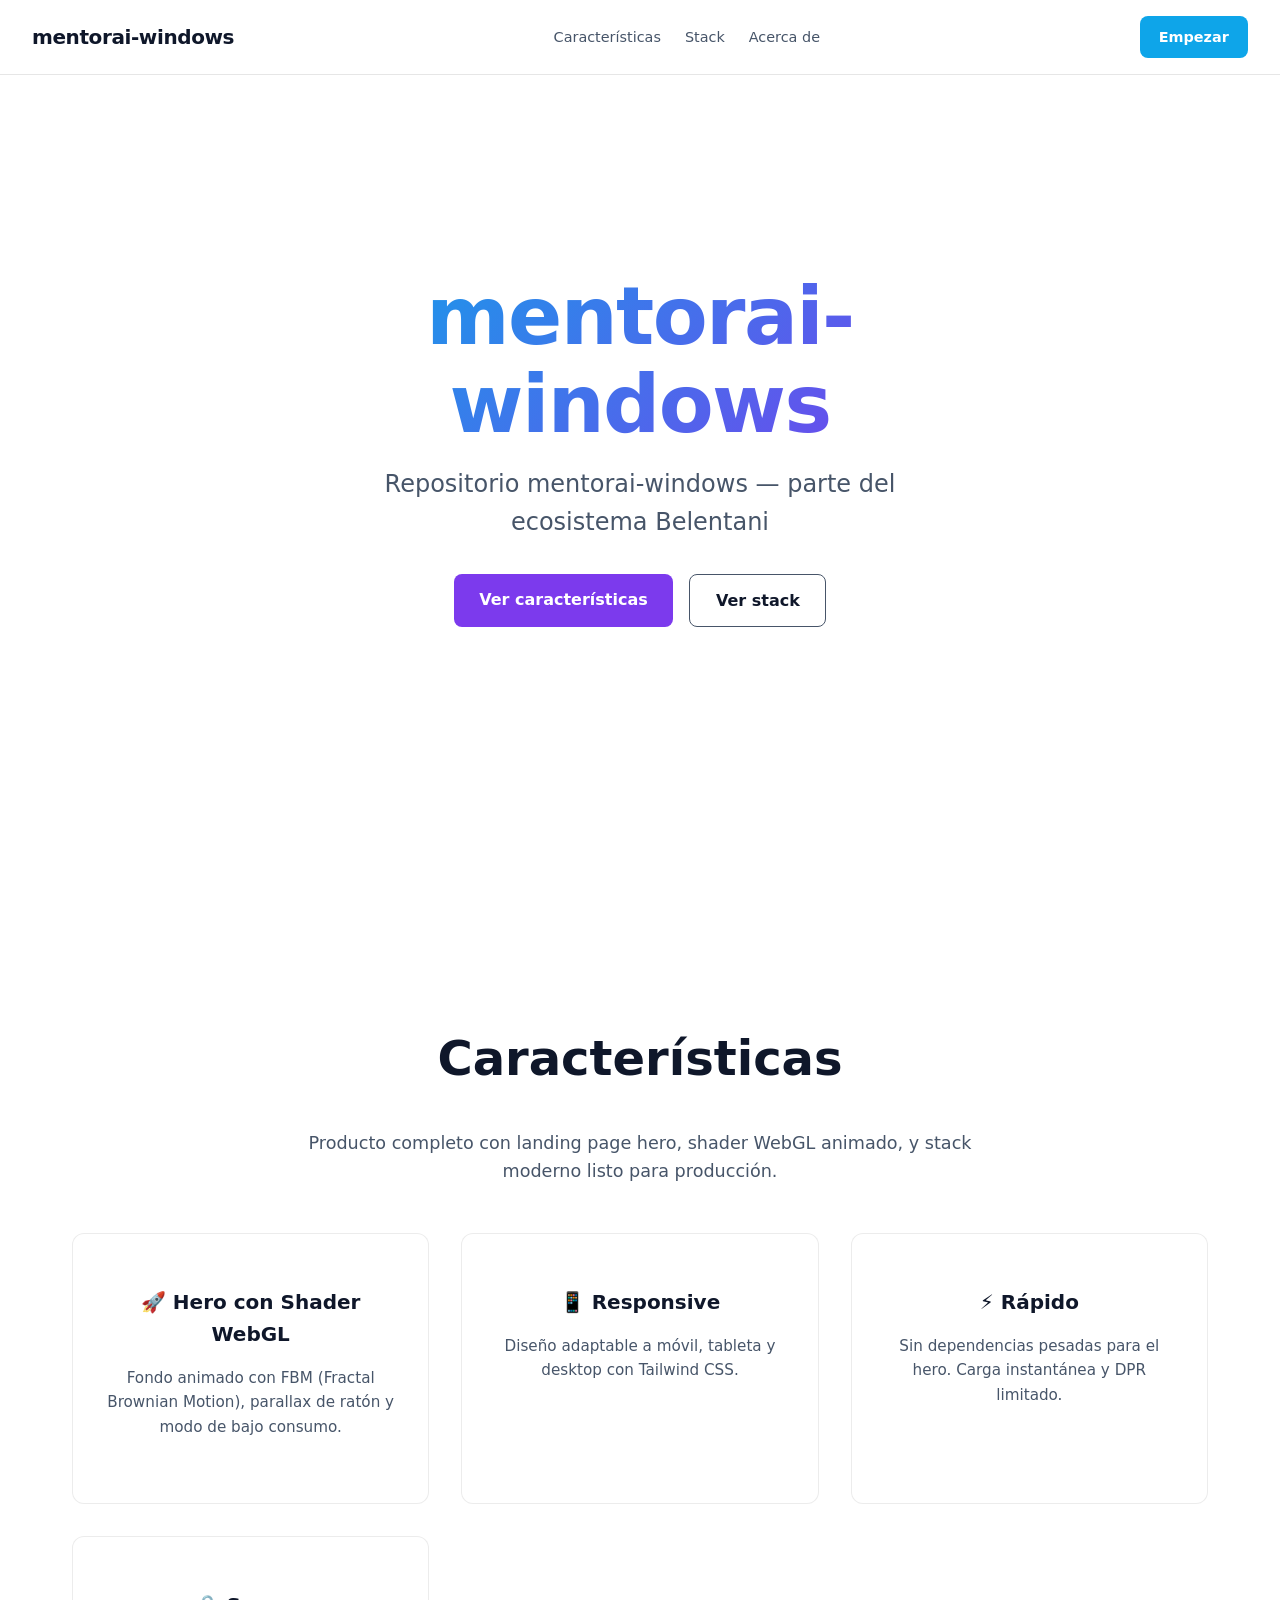
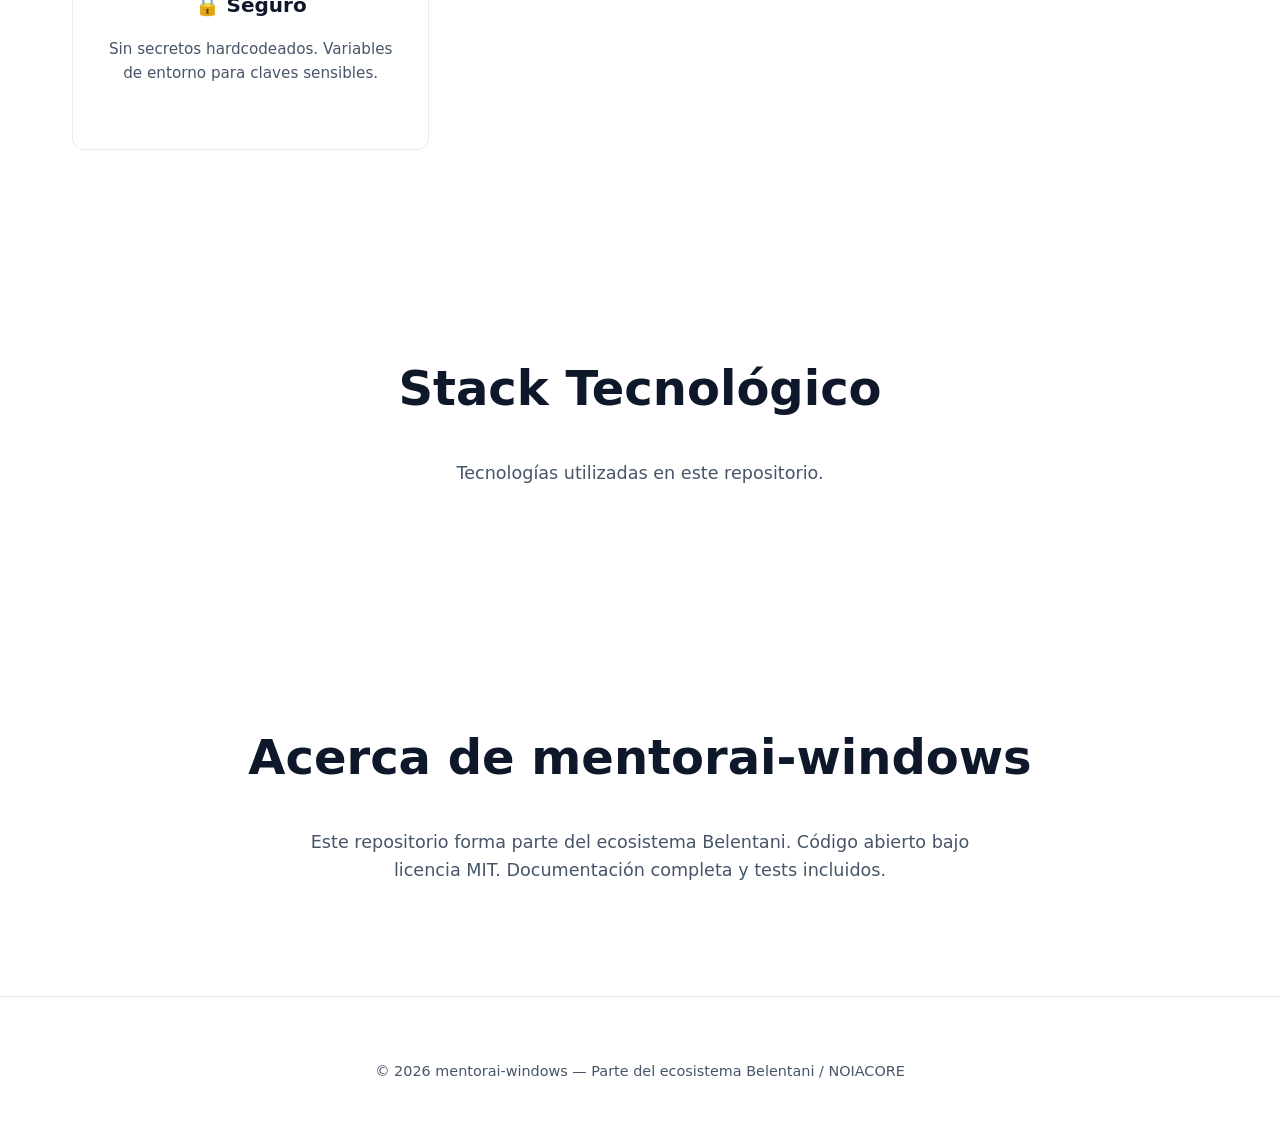
==== index.html @ 85c0963f "Merge remote-tracking branch 'origin/master'" ====
<!DOCTYPE html>
<html lang="es">
<head>
  <meta charset="UTF-8">
  <meta name="viewport" content="width=device-width, initial-scale=1.0">
  <title>Mentorai Windows...</title>
  <meta name="description" content="Repositorio mentorai-windows — parte del ecosistema Belentani">
  <link rel="stylesheet" href="hero.css">
  <meta name="theme-color" content="#0ea5e9">
  <link rel="manifest" href="/manifest.webmanifest">
  <script defer src="hero.js"></script>

<!-- repo-forge:head -->

<meta property="og:type" content="website">
<meta property="og:title" content="mentorai-windows — Repositorio mentorai-windows — parte del ecosistema Belentani">
<meta property="og:description" content="Convertir conocimiento que ya existe en una ruta que una persona real puede recorrer hoy, sin pagar y sin que le pidan datos.">
<meta property="og:image" content="brand/og-image.svg">
<meta name="twitter:card" content="summary_large_image">
<link rel="icon" href="assets/favicon.svg" type="image/svg+xml">
<link rel="stylesheet" href="assets/a11y.css">
</head>
<body>
<main>

  <nav class="nav">
    <a href="#" class="logo">mentorai-windows</a>
    <ul class="nav-links">
      <li><a href="#features">Características</a></li>
      <li><a href="#stack">Stack</a></li>
      <li><a href="#about">Acerca de</a></li>
    </ul>
    <a href="#" class="cta">Empezar</a>
  </nav>

  <section class="hero">
    <div class="hero-canvas-wrapper">
      <canvas id="hero-canvas"></canvas>
    </div>
    <div class="hero-overlay">
      <h1>mentorai-windows</h1>
      <p>Repositorio mentorai-windows — parte del ecosistema Belentani</p>
      <div class="hero-actions">
        <a href="#features" class="btn-primary">Ver características</a>
        <a href="#stack" class="btn-secondary">Ver stack</a>
      </div>
    </div>
  </section>

  <section class="section" id="features">
    <h2>Características</h2>
    <p>Producto completo con landing page hero, shader WebGL animado, y stack moderno listo para producción.</p>
    <div class="grid">
      <div class="card">
        <h3>🚀 Hero con Shader WebGL</h3>
        <p>Fondo animado con FBM (Fractal Brownian Motion), parallax de ratón y modo de bajo consumo.</p>
      </div>
      <div class="card">
        <h3>📱 Responsive</h3>
        <p>Diseño adaptable a móvil, tableta y desktop con Tailwind CSS.</p>
      </div>
      <div class="card">
        <h3>⚡ Rápido</h3>
        <p>Sin dependencias pesadas para el hero. Carga instantánea y DPR limitado.</p>
      </div>
      <div class="card">
        <h3>🔒 Seguro</h3>
        <p>Sin secretos hardcodeados. Variables de entorno para claves sensibles.</p>
      </div>
    </div>
  </section>

  <section class="section" id="stack">
    <h2>Stack Tecnológico</h2>
    <p>Tecnologías utilizadas en este repositorio.</p>
    <ul class="stack-list">
      
    </ul>
  </section>

  <section class="section" id="about">
    <h2>Acerca de mentorai-windows</h2>
    <p>Este repositorio forma parte del ecosistema Belentani. Código abierto bajo licencia MIT. Documentación completa y tests incluidos.</p>
  </section>

  </main>
<footer>
    <p>© 2026 mentorai-windows — Parte del ecosistema Belentani / NOIACORE</p>
  </footer>

  <script>
    document.addEventListener('DOMContentLoaded', function () {
      window.initHeroShader('hero-canvas', '#0ea5e9', '#7c3aed');
    });
  </script>
<!-- page-fix:1 -->
</body>
</html>
---- hero.css ----
/**
 * hero.css — Estilos de landing page con hero y shader.
 * Reutilizable en cualquier repo.
 */
:root {
  --hero-color-a: #0ea5e9;
  --hero-color-b: #7c3aed;
  --text-primary: #0f172a;
  --text-secondary: #475569;
  --bg-body: #ffffff;
}

@media (prefers-color-scheme: dark) {
  :root {
    --text-primary: #f8fafc;
    --text-secondary: #cbd5e1;
    --bg-body: #0f172a;
  }
}

* { box-sizing: border-box; }
html { scroll-behavior: smooth; }
body {
  margin: 0;
  font-family: system-ui, -apple-system, BlinkMacSystemFont, 'Segoe UI', Roboto, sans-serif;
  color: var(--text-primary);
  background: var(--bg-body);
  line-height: 1.6;
}

/* Prefer reduced motion */
@media (prefers-reduced-motion: reduce) {
  .hero-canvas-wrapper canvas { animation: none !important; }
  html { scroll-behavior: auto; }
}

/* Navigation */
.nav {
  position: fixed;
  top: 0; left: 0; right: 0;
  z-index: 50;
  padding: 1rem 2rem;
  display: flex;
  justify-content: space-between;
  align-items: center;
  backdrop-filter: blur(8px);
  border-bottom: 1px solid rgba(128, 128, 128, 0.2);
}
.nav .logo {
  font-weight: 800;
  font-size: 1.25rem;
  letter-spacing: -0.02em;
  text-decoration: none;
  color: var(--text-primary);
}
.nav .nav-links {
  display: flex;
  gap: 1.5rem;
  list-style: none;
  margin: 0;
  padding: 0;
}
.nav .nav-links a {
  text-decoration: none;
  color: var(--text-secondary);
  font-size: 0.9rem;
  font-weight: 500;
}
.nav .nav-links a:hover { color: var(--text-primary); }
.nav .cta {
  background: var(--hero-color-a);
  color: #ffffff;
  padding: 0.6rem 1.2rem;
  border-radius: 0.5rem;
  font-weight: 600;
  text-decoration: none;
  font-size: 0.9rem;
}
.nav .cta:hover { opacity: 0.9; }

/* Hero */
.hero {
  position: relative;
  min-height: 100vh;
  display: flex;
  flex-direction: column;
  justify-content: center;
  align-items: center;
  text-align: center;
  overflow: hidden;
}
.hero-canvas-wrapper {
  position: absolute;
  inset: 0;
  z-index: 0;
}
.hero-canvas-wrapper canvas {
  width: 100%;
  height: 100%;
  object-fit: cover;
}
.hero-overlay {
  position: relative;
  z-index: 10;
  padding: 2rem;
  max-width: 800px;
}
.hero h1 {
  font-size: clamp(2.5rem, 8vw, 5rem);
  font-weight: 800;
  line-height: 1.1;
  margin: 0 0 1rem;
  letter-spacing: -0.02em;
  background: linear-gradient(135deg, var(--hero-color-a), var(--hero-color-b));
  -webkit-background-clip: text;
  -webkit-text-fill-color: transparent;
  background-clip: text;
}
.hero p {
  font-size: clamp(1.1rem, 3vw, 1.5rem);
  color: var(--text-secondary);
  margin: 0 0 2rem;
  max-width: 600px;
  margin-left: auto;
  margin-right: auto;
}
.hero-actions {
  display: flex;
  gap: 1rem;
  justify-content: center;
  flex-wrap: wrap;
}
.btn-primary {
  background: var(--hero-color-b);
  color: #ffffff;
  padding: 0.8rem 1.6rem;
  border-radius: 0.5rem;
  font-weight: 600;
  text-decoration: none;
  font-size: 1rem;
  border: none;
  cursor: pointer;
  transition: transform 0.2s, opacity 0.2s;
}
.btn-primary:hover { transform: translateY(-2px); opacity: 0.9; }
.btn-secondary {
  background: transparent;
  color: var(--text-primary);
  padding: 0.8rem 1.6rem;
  border-radius: 0.5rem;
  font-weight: 600;
  text-decoration: none;
  font-size: 1rem;
  border: 1px solid var(--text-secondary);
  cursor: pointer;
}
.btn-secondary:hover { background: rgba(15, 23, 42, 0.05); }

/* Sections */
.section {
  padding: 5rem 2rem;
  max-width: 1200px;
  margin: 0 auto;
}
.section h2 {
  font-size: clamp(2rem, 5vw, 3rem);
  margin-bottom: 2rem;
  text-align: center;
}
.section p {
  font-size: 1.1rem;
  color: var(--text-secondary);
  max-width: 700px;
  margin: 0 auto 2rem;
  text-align: center;
}

/* Grid */
.grid {
  display: grid;
  grid-template-columns: repeat(auto-fit, minmax(280px, 1fr));
  gap: 2rem;
  margin-top: 3rem;
}
.card {
  background: rgba(255, 255, 255, 0.6);
  border: 1px solid rgba(128, 128, 128, 0.15);
  border-radius: 0.75rem;
  padding: 2rem;
  text-align: center;
}
@media (prefers-color-scheme: dark) {
  .card {
    background: rgba(15, 23, 42, 0.6);
    border-color: rgba(255, 255, 255, 0.08);
  }
}
.card h3 { font-size: 1.25rem; margin-bottom: 1rem; }
.card p { font-size: 0.95rem; color: var(--text-secondary); }

/* Stack */
.stack-list {
  display: flex;
  flex-wrap: wrap;
  gap: 0.75rem;
  justify-content: center;
  list-style: none;
  margin: 2rem 0 0;
  padding: 0;
}
.stack-list li {
  background: rgba(15, 23, 42, 0.05);
  border: 1px solid rgba(15, 23, 42, 0.1);
  border-radius: 2rem;
  padding: 0.5rem 1rem;
  font-size: 0.85rem;
  color: var(--text-secondary);
}
@media (prefers-color-scheme: dark) {
  .stack-list li {
    background: rgba(255, 255, 255, 0.05);
    border-color: rgba(255, 255, 255, 0.1);
    color: var(--text-secondary);
  }
}

/* Footer */
footer {
  padding: 3rem 2rem;
  border-top: 1px solid rgba(128, 128, 128, 0.2);
  text-align: center;
  color: var(--text-secondary);
  font-size: 0.9rem;
}
---- assets/a11y.css ----
/* repo-forge:a11y — mejoras de accesibilidad sin tocar el diseño existente */
:where(a, button, input, select, textarea, [tabindex]):focus-visible {
  outline: 3px solid #056551;
  outline-offset: 2px;
}
.skip-link {
  position: absolute; left: -9999px; top: 0; background: #f5f4f1;
  color: #1a1a1a; padding: .75rem 1rem; z-index: 9999;
}
.skip-link:focus { left: 1rem; }
.sr-only {
  position: absolute; width: 1px; height: 1px; padding: 0; margin: -1px;
  overflow: hidden; clip: rect(0,0,0,0); white-space: nowrap; border: 0;
}
@media (prefers-reduced-motion: reduce) {
  *, *::before, *::after { animation-duration: .001ms !important; transition-duration: .001ms !important; }
}
@media (prefers-contrast: more) {
  :root { --color-ink: #000; }
}
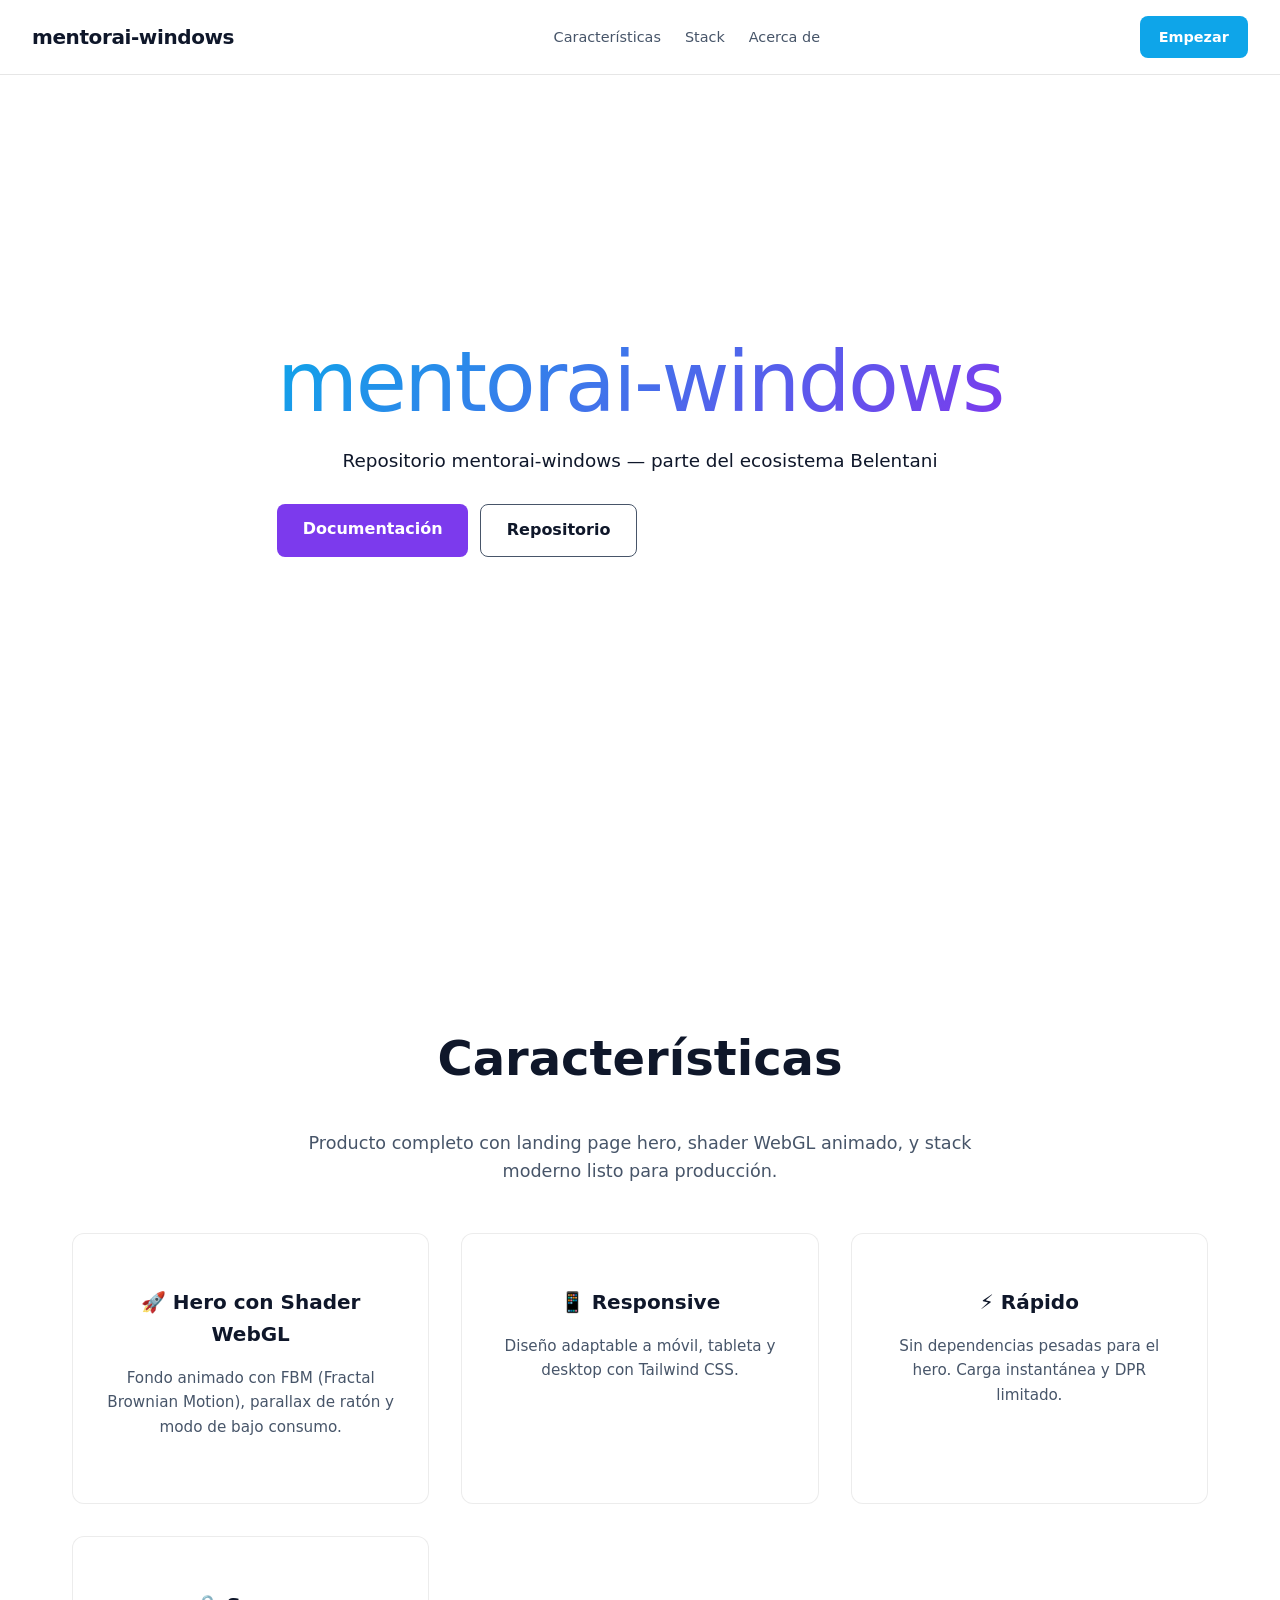
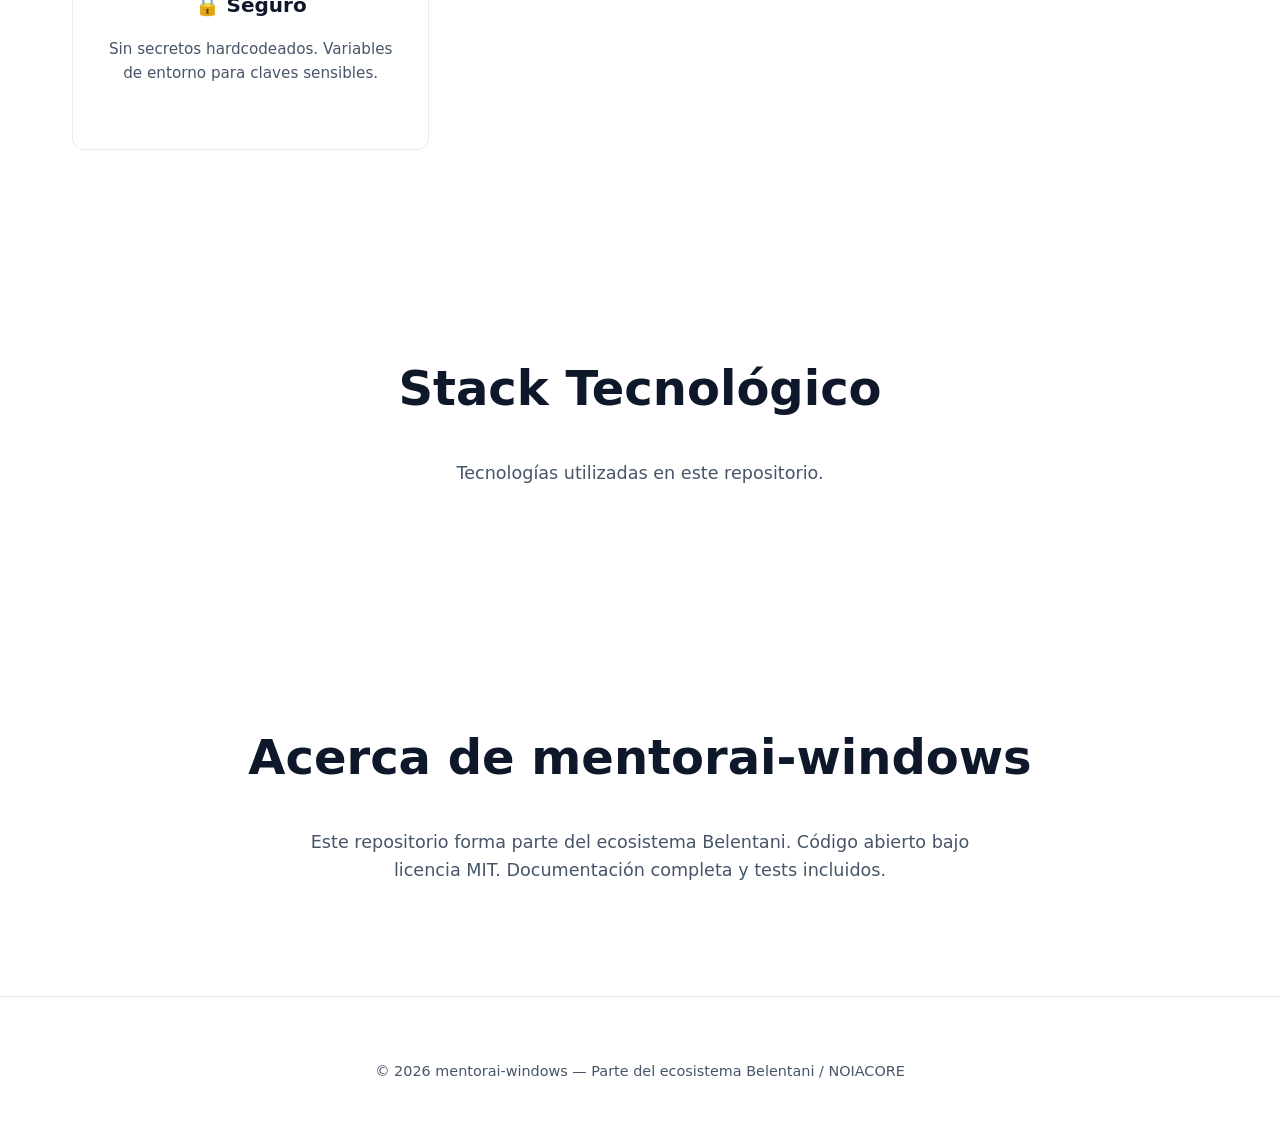
==== commit 7e3870a5: "feat(web): montar el hero React en la home El hero estaba en HTML estatico con un enlace muerto a '#" ====
--- a/index.html
+++ b/index.html
@@ -37,7 +37,7 @@
     <div class="hero-canvas-wrapper">
       <canvas id="hero-canvas"></canvas>
     </div>
-    <div class="hero-overlay">
+    <div class="hero-overlay" id="react-hero">
       <h1>mentorai-windows</h1>
       <p>Repositorio mentorai-windows — parte del ecosistema Belentani</p>
       <div class="hero-actions">
@@ -94,5 +94,18 @@
     });
   </script>
 <!-- page-fix:1 -->
+<script type="application/json" id="hero-data">
+{
+  "eyebrow": "",
+  "title": "mentorai-windows",
+  "subtitle": "Repositorio mentorai-windows — parte del ecosistema Belentani",
+  "install": "",
+  "docsHref": "docs.html",
+  "repoHref": "https://github.com/belentani7/mentorai-windows",
+  "demoHref": "",
+  "chips": []
+}
+</script>
+<script src="site-hero.js" defer></script>
 </body>
 </html>
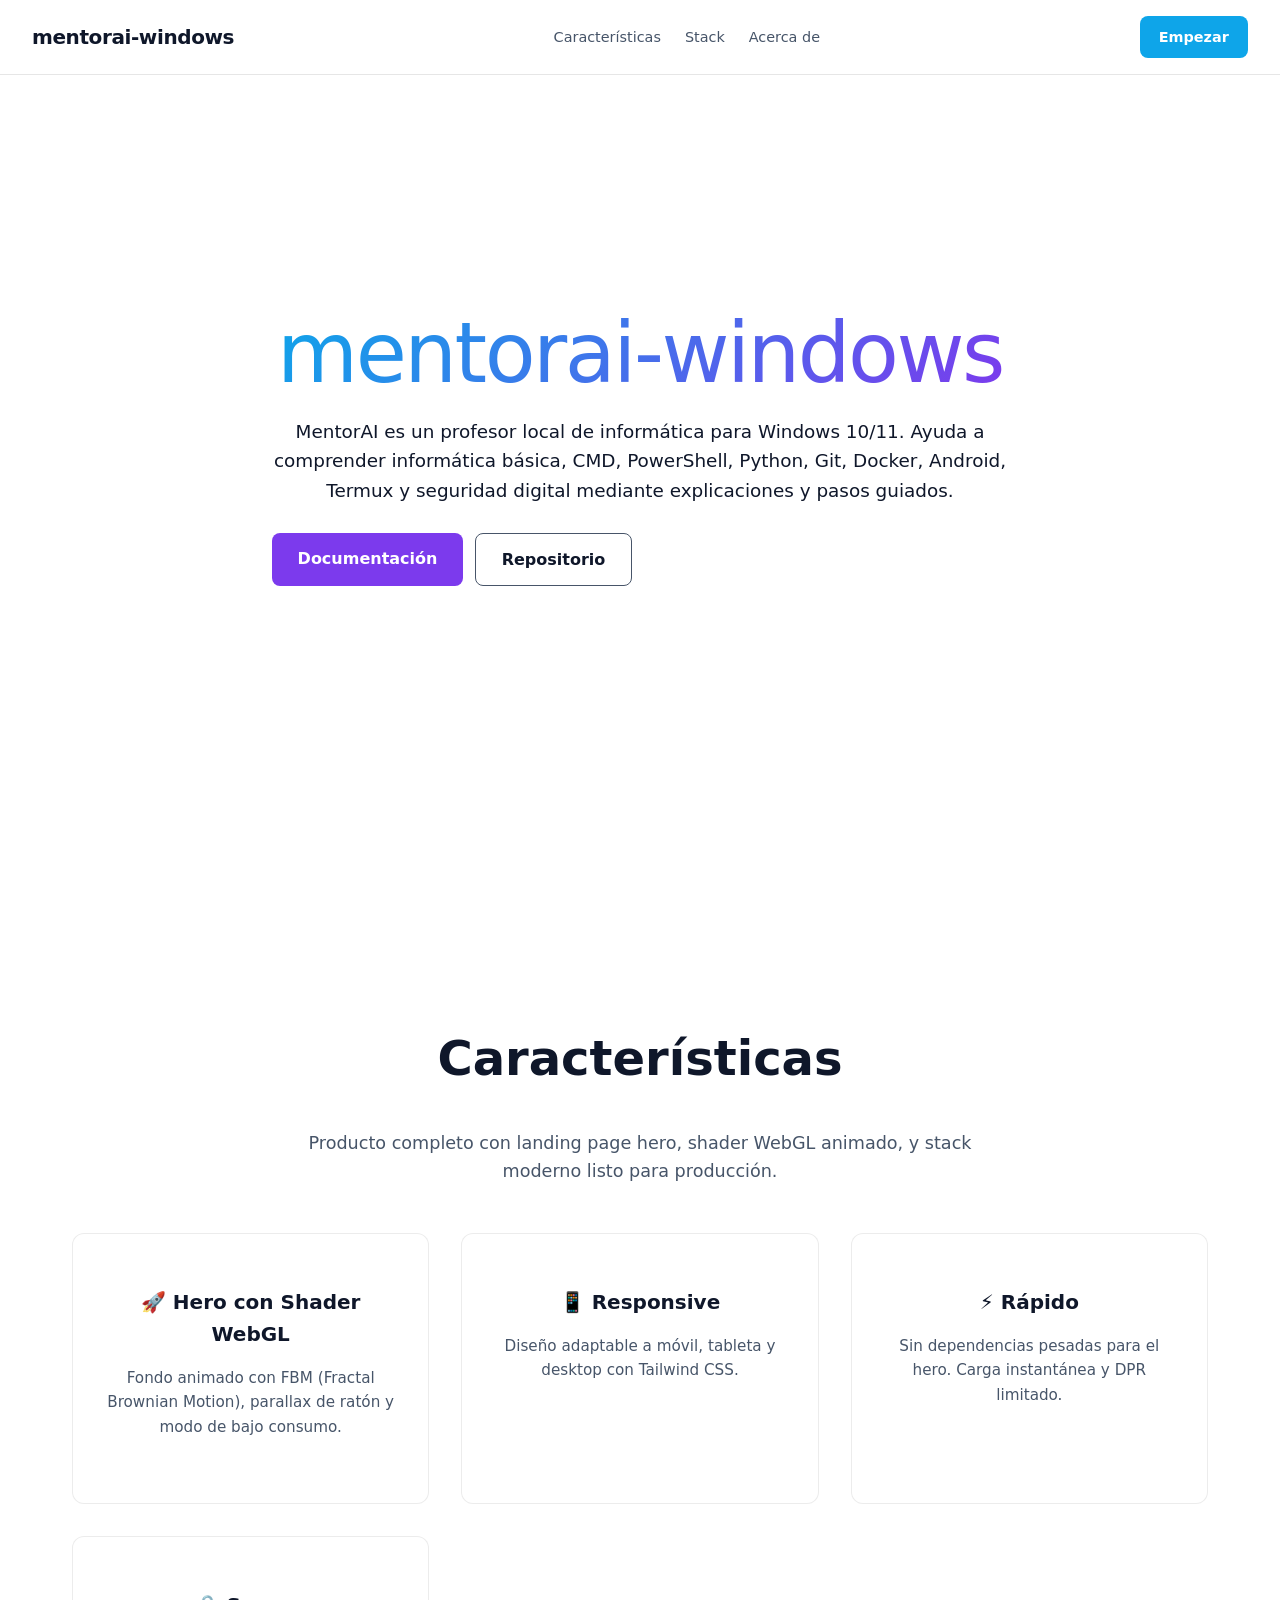
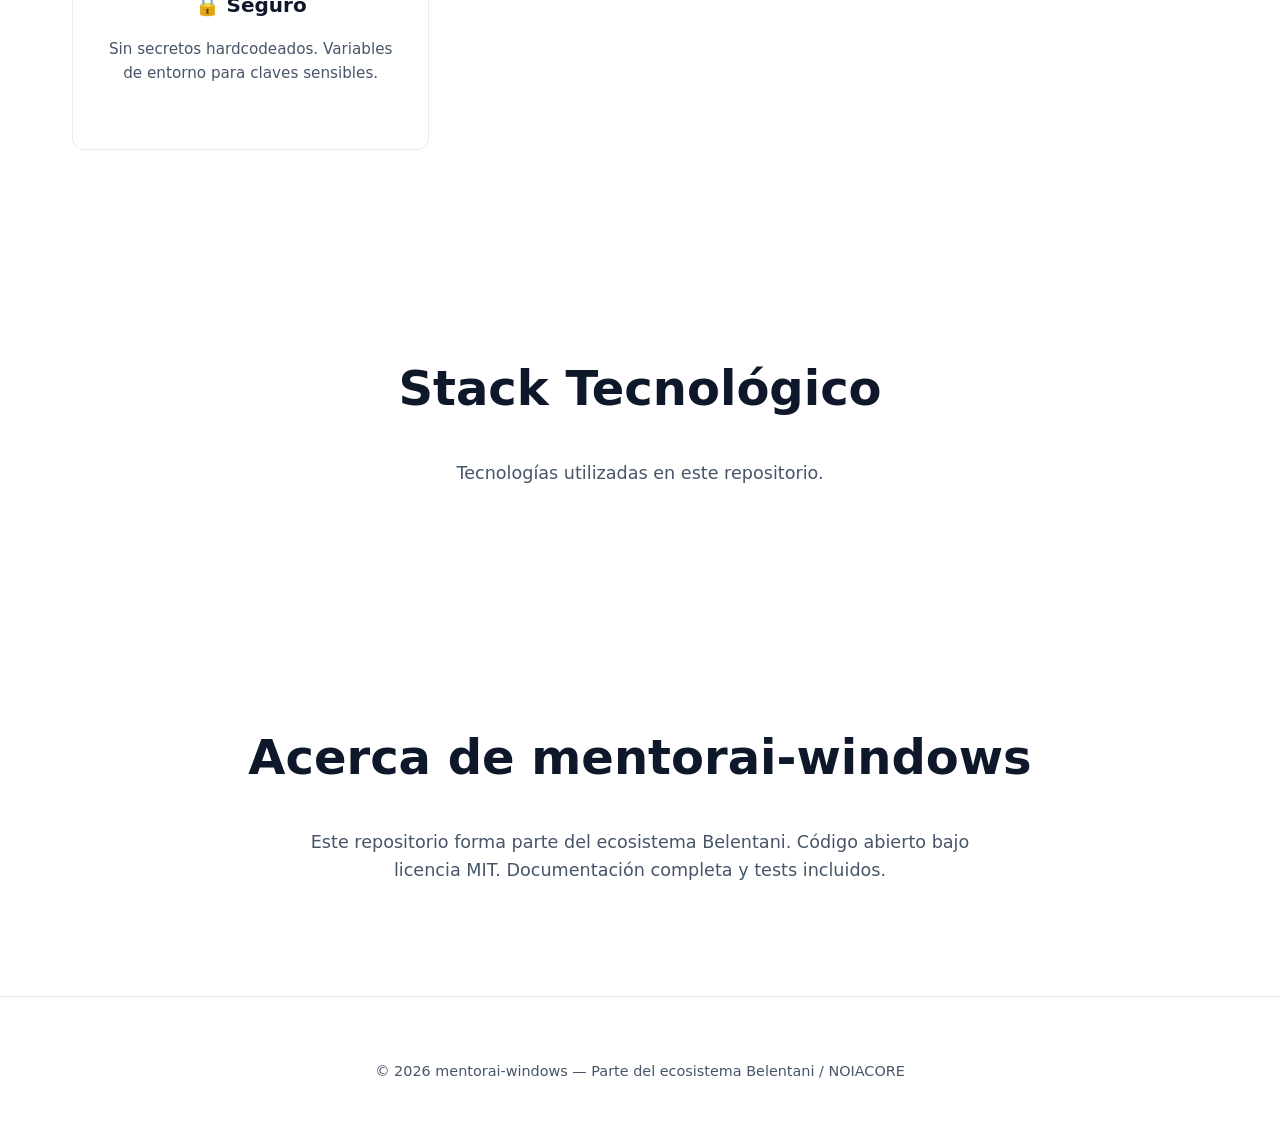
==== commit 87f1ed57: "fix(web): sustituir el subtítulo de plantilla por la descripción real del repo El hero mostraba "Pro" ====
--- a/index.html
+++ b/index.html
@@ -98,7 +98,7 @@
 {
   "eyebrow": "",
   "title": "mentorai-windows",
-  "subtitle": "Repositorio mentorai-windows — parte del ecosistema Belentani",
+  "subtitle": "MentorAI es un profesor local de informática para Windows 10/11. Ayuda a comprender informática básica, CMD, PowerShell, Python, Git, Docker, Android, Termux y seguridad digital mediante explicaciones y pasos guiados.",
   "install": "",
   "docsHref": "docs.html",
   "repoHref": "https://github.com/belentani7/mentorai-windows",
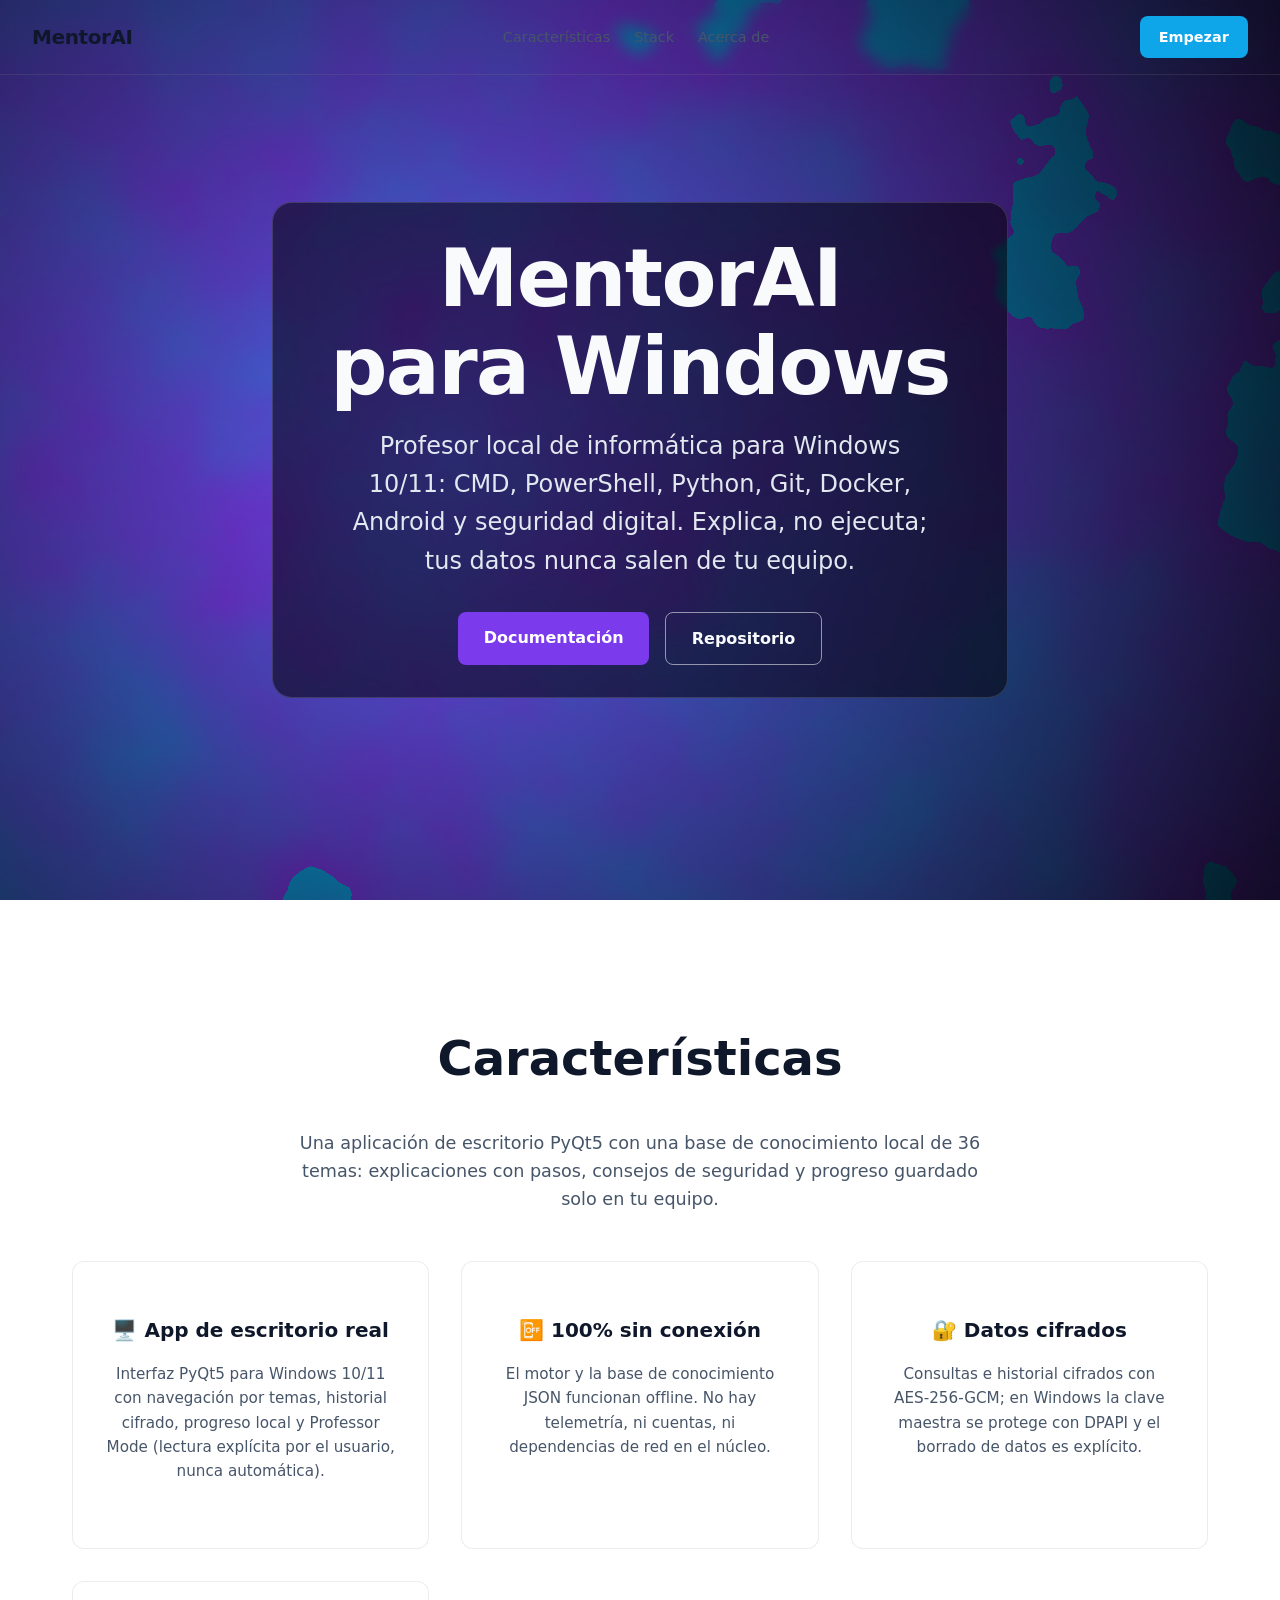
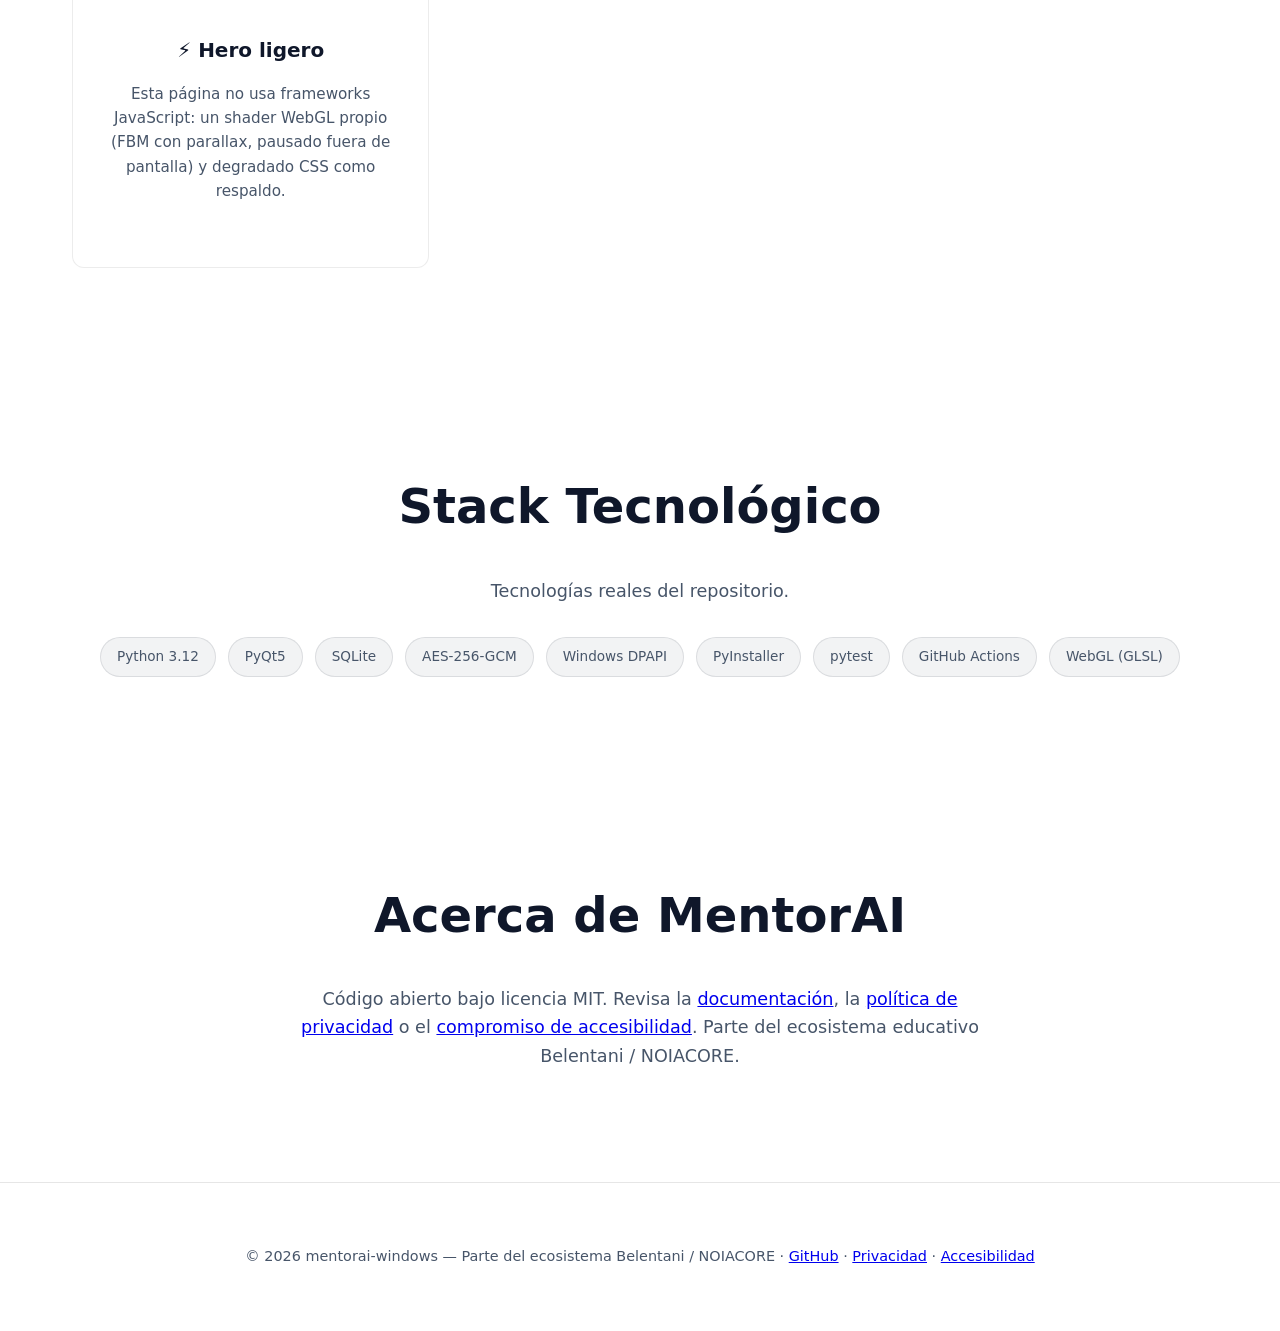
==== commit 770823a7: "fix(build): restauración total del repositorio — CI, seguridad y landing Diagnóstico y reparación co" ====
--- a/index.html
+++ b/index.html
@@ -1,111 +1,120 @@
 <!DOCTYPE html>
-<html lang="es">
+<html dir="ltr" lang="es">
 <head>
   <meta charset="UTF-8">
   <meta name="viewport" content="width=device-width, initial-scale=1.0">
-  <title>Mentorai Windows...</title>
-  <meta name="description" content="Repositorio mentorai-windows — parte del ecosistema Belentani">
+  <title>MentorAI para Windows — Profesor local de informática</title>
+  <meta name="description" content="MentorAI es un profesor local de informática para Windows 10/11: CMD, PowerShell, Python, Git, Docker, Android, Termux y seguridad digital. Funciona sin conexión, no ejecuta comandos por ti y no envía tus datos a ningún servidor.">
+  <link rel="canonical" href="https://belentani7.github.io/mentorai-windows/index.html">
   <link rel="stylesheet" href="hero.css">
   <meta name="theme-color" content="#0ea5e9">
-  <link rel="manifest" href="/manifest.webmanifest">
+  <link rel="manifest" href="manifest.webmanifest">
   <script defer src="hero.js"></script>
 
 <!-- repo-forge:head -->
 
 <meta property="og:type" content="website">
-<meta property="og:title" content="mentorai-windows — Repositorio mentorai-windows — parte del ecosistema Belentani">
-<meta property="og:description" content="Convertir conocimiento que ya existe en una ruta que una persona real puede recorrer hoy, sin pagar y sin que le pidan datos.">
-<meta property="og:image" content="brand/og-image.svg">
+<meta property="og:title" content="MentorAI para Windows — Profesor local de informática">
+<meta property="og:description" content="Profesor local de informática para Windows 10/11. Explicaciones con pasos y consejos de seguridad, conocimiento offline y datos cifrados en tu equipo.">
+<meta property="og:image" content="https://belentani7.github.io/mentorai-windows/brand/og-image.svg">
+<meta property="og:url" content="https://belentani7.github.io/mentorai-windows/index.html">
+<meta property="og:locale" content="es_ES">
 <meta name="twitter:card" content="summary_large_image">
+<meta name="twitter:title" content="MentorAI para Windows — Profesor local de informática">
+<meta name="twitter:description" content="Profesor local de informática para Windows 10/11. Sin conexión, sin cuenta, sin comandos automáticos.">
 <link rel="icon" href="assets/favicon.svg" type="image/svg+xml">
 <link rel="stylesheet" href="assets/a11y.css">
+<style id="hero-canvas-fit">
+.hero-canvas{position:relative;width:100%;min-height:clamp(260px,52vh,640px);overflow:hidden}
+.hero-canvas>canvas#hero-canvas{position:absolute;inset:0;width:100%;height:100%;display:block}
+</style>
+<meta name="color-scheme" content="light dark">
+<meta name="robots" content="index,follow">
+<meta name="referrer" content="strict-origin-when-cross-origin">
+<meta name="format-detection" content="telephone=no">
+<meta name="apple-mobile-web-app-capable" content="yes">
 </head>
 <body>
-<main>
+<a class="skip-link" href="#contenido">Saltar al contenido</a>
 
-  <nav class="nav">
-    <a href="#" class="logo">mentorai-windows</a>
+  <nav class="nav" aria-label="Principal">
+    <a href="index.html" class="logo">MentorAI</a>
     <ul class="nav-links">
       <li><a href="#features">Características</a></li>
       <li><a href="#stack">Stack</a></li>
       <li><a href="#about">Acerca de</a></li>
     </ul>
-    <a href="#" class="cta">Empezar</a>
+    <a href="docs.html" class="cta">Empezar</a>
   </nav>
 
+<main id="contenido">
   <section class="hero">
     <div class="hero-canvas-wrapper">
-      <canvas id="hero-canvas"></canvas>
+      <canvas id="hero-canvas" aria-hidden="true"></canvas>
     </div>
-    <div class="hero-overlay" id="react-hero">
-      <h1>mentorai-windows</h1>
-      <p>Repositorio mentorai-windows — parte del ecosistema Belentani</p>
+    <div class="hero-overlay">
+      <h1>MentorAI para Windows</h1>
+      <p>Profesor local de informática para Windows 10/11: CMD, PowerShell, Python, Git, Docker, Android y seguridad digital. Explica, no ejecuta; tus datos nunca salen de tu equipo.</p>
       <div class="hero-actions">
-        <a href="#features" class="btn-primary">Ver características</a>
-        <a href="#stack" class="btn-secondary">Ver stack</a>
+        <a href="docs.html" class="btn-primary">Documentación</a>
+        <a href="https://github.com/belentani7/mentorai-windows" class="btn-secondary">Repositorio</a>
       </div>
     </div>
   </section>
 
   <section class="section" id="features">
     <h2>Características</h2>
-    <p>Producto completo con landing page hero, shader WebGL animado, y stack moderno listo para producción.</p>
+    <p>Una aplicación de escritorio PyQt5 con una base de conocimiento local de 36 temas: explicaciones con pasos, consejos de seguridad y progreso guardado solo en tu equipo.</p>
     <div class="grid">
       <div class="card">
-        <h3>🚀 Hero con Shader WebGL</h3>
-        <p>Fondo animado con FBM (Fractal Brownian Motion), parallax de ratón y modo de bajo consumo.</p>
+        <h3>🖥️ App de escritorio real</h3>
+        <p>Interfaz PyQt5 para Windows 10/11 con navegación por temas, historial cifrado, progreso local y Professor Mode (lectura explícita por el usuario, nunca automática).</p>
       </div>
       <div class="card">
-        <h3>📱 Responsive</h3>
-        <p>Diseño adaptable a móvil, tableta y desktop con Tailwind CSS.</p>
+        <h3>📴 100% sin conexión</h3>
+        <p>El motor y la base de conocimiento JSON funcionan offline. No hay telemetría, ni cuentas, ni dependencias de red en el núcleo.</p>
       </div>
       <div class="card">
-        <h3>⚡ Rápido</h3>
-        <p>Sin dependencias pesadas para el hero. Carga instantánea y DPR limitado.</p>
+        <h3>🔐 Datos cifrados</h3>
+        <p>Consultas e historial cifrados con AES-256-GCM; en Windows la clave maestra se protege con DPAPI y el borrado de datos es explícito.</p>
       </div>
       <div class="card">
-        <h3>🔒 Seguro</h3>
-        <p>Sin secretos hardcodeados. Variables de entorno para claves sensibles.</p>
+        <h3>⚡ Hero ligero</h3>
+        <p>Esta página no usa frameworks JavaScript: un shader WebGL propio (FBM con parallax, pausado fuera de pantalla) y degradado CSS como respaldo.</p>
       </div>
     </div>
   </section>
 
   <section class="section" id="stack">
     <h2>Stack Tecnológico</h2>
-    <p>Tecnologías utilizadas en este repositorio.</p>
+    <p>Tecnologías reales del repositorio.</p>
     <ul class="stack-list">
-      
+      <li>Python 3.12</li>
+      <li>PyQt5</li>
+      <li>SQLite</li>
+      <li>AES-256-GCM</li>
+      <li>Windows DPAPI</li>
+      <li>PyInstaller</li>
+      <li>pytest</li>
+      <li>GitHub Actions</li>
+      <li>WebGL (GLSL)</li>
     </ul>
   </section>
 
   <section class="section" id="about">
-    <h2>Acerca de mentorai-windows</h2>
-    <p>Este repositorio forma parte del ecosistema Belentani. Código abierto bajo licencia MIT. Documentación completa y tests incluidos.</p>
+    <h2>Acerca de MentorAI</h2>
+    <p>Código abierto bajo licencia MIT. Revisa la <a href="docs.html">documentación</a>, la <a href="privacidad.html">política de privacidad</a> o el <a href="accesibilidad.html">compromiso de accesibilidad</a>. Parte del ecosistema educativo Belentani / NOIACORE.</p>
   </section>
 
-  </main>
+</main>
 <footer>
-    <p>© 2026 mentorai-windows — Parte del ecosistema Belentani / NOIACORE</p>
-  </footer>
+    <p>© 2026 mentorai-windows — Parte del ecosistema Belentani / NOIACORE · <a href="https://github.com/belentani7/mentorai-windows">GitHub</a> · <a href="privacidad.html">Privacidad</a> · <a href="accesibilidad.html">Accesibilidad</a></p>
+</footer>
 
   <script>
     document.addEventListener('DOMContentLoaded', function () {
       window.initHeroShader('hero-canvas', '#0ea5e9', '#7c3aed');
     });
   </script>
-<!-- page-fix:1 -->
-<script type="application/json" id="hero-data">
-{
-  "eyebrow": "",
-  "title": "mentorai-windows",
-  "subtitle": "MentorAI es un profesor local de informática para Windows 10/11. Ayuda a comprender informática básica, CMD, PowerShell, Python, Git, Docker, Android, Termux y seguridad digital mediante explicaciones y pasos guiados.",
-  "install": "",
-  "docsHref": "docs.html",
-  "repoHref": "https://github.com/belentani7/mentorai-windows",
-  "demoHref": "",
-  "chips": []
-}
-</script>
-<script src="site-hero.js" defer></script>
 </body>
 </html>
--- a/hero.css
+++ b/hero.css
@@ -102,8 +102,13 @@
 .hero-overlay {
   position: relative;
   z-index: 10;
-  padding: 2rem;
-  max-width: 800px;
+  padding: 2rem 2.25rem;
+  max-width: 46rem;
+  background: rgba(5, 3, 10, 0.55);
+  border: 1px solid rgba(255, 255, 255, 0.14);
+  border-radius: 1.25rem;
+  backdrop-filter: blur(3px);
+  -webkit-backdrop-filter: blur(3px);
 }
 .hero h1 {
   font-size: clamp(2.5rem, 8vw, 5rem);
@@ -111,15 +116,13 @@
   line-height: 1.1;
   margin: 0 0 1rem;
   letter-spacing: -0.02em;
-  background: linear-gradient(135deg, var(--hero-color-a), var(--hero-color-b));
-  -webkit-background-clip: text;
-  -webkit-text-fill-color: transparent;
-  background-clip: text;
+  color: #f8fafc;
+  text-wrap: balance;
 }
 .hero p {
   font-size: clamp(1.1rem, 3vw, 1.5rem);
-  color: var(--text-secondary);
-  margin: 0 0 2rem;
+  color: #e2e8f0;
+  margin: 0 auto 2rem;
   max-width: 600px;
   margin-left: auto;
   margin-right: auto;
@@ -145,16 +148,16 @@
 .btn-primary:hover { transform: translateY(-2px); opacity: 0.9; }
 .btn-secondary {
   background: transparent;
-  color: var(--text-primary);
+  color: #f8fafc;
   padding: 0.8rem 1.6rem;
   border-radius: 0.5rem;
   font-weight: 600;
   text-decoration: none;
   font-size: 1rem;
-  border: 1px solid var(--text-secondary);
+  border: 1px solid rgba(248, 250, 252, 0.55);
   cursor: pointer;
 }
-.btn-secondary:hover { background: rgba(15, 23, 42, 0.05); }
+.btn-secondary:hover { background: rgba(255, 255, 255, 0.12); }
 
 /* Sections */
 .section {
